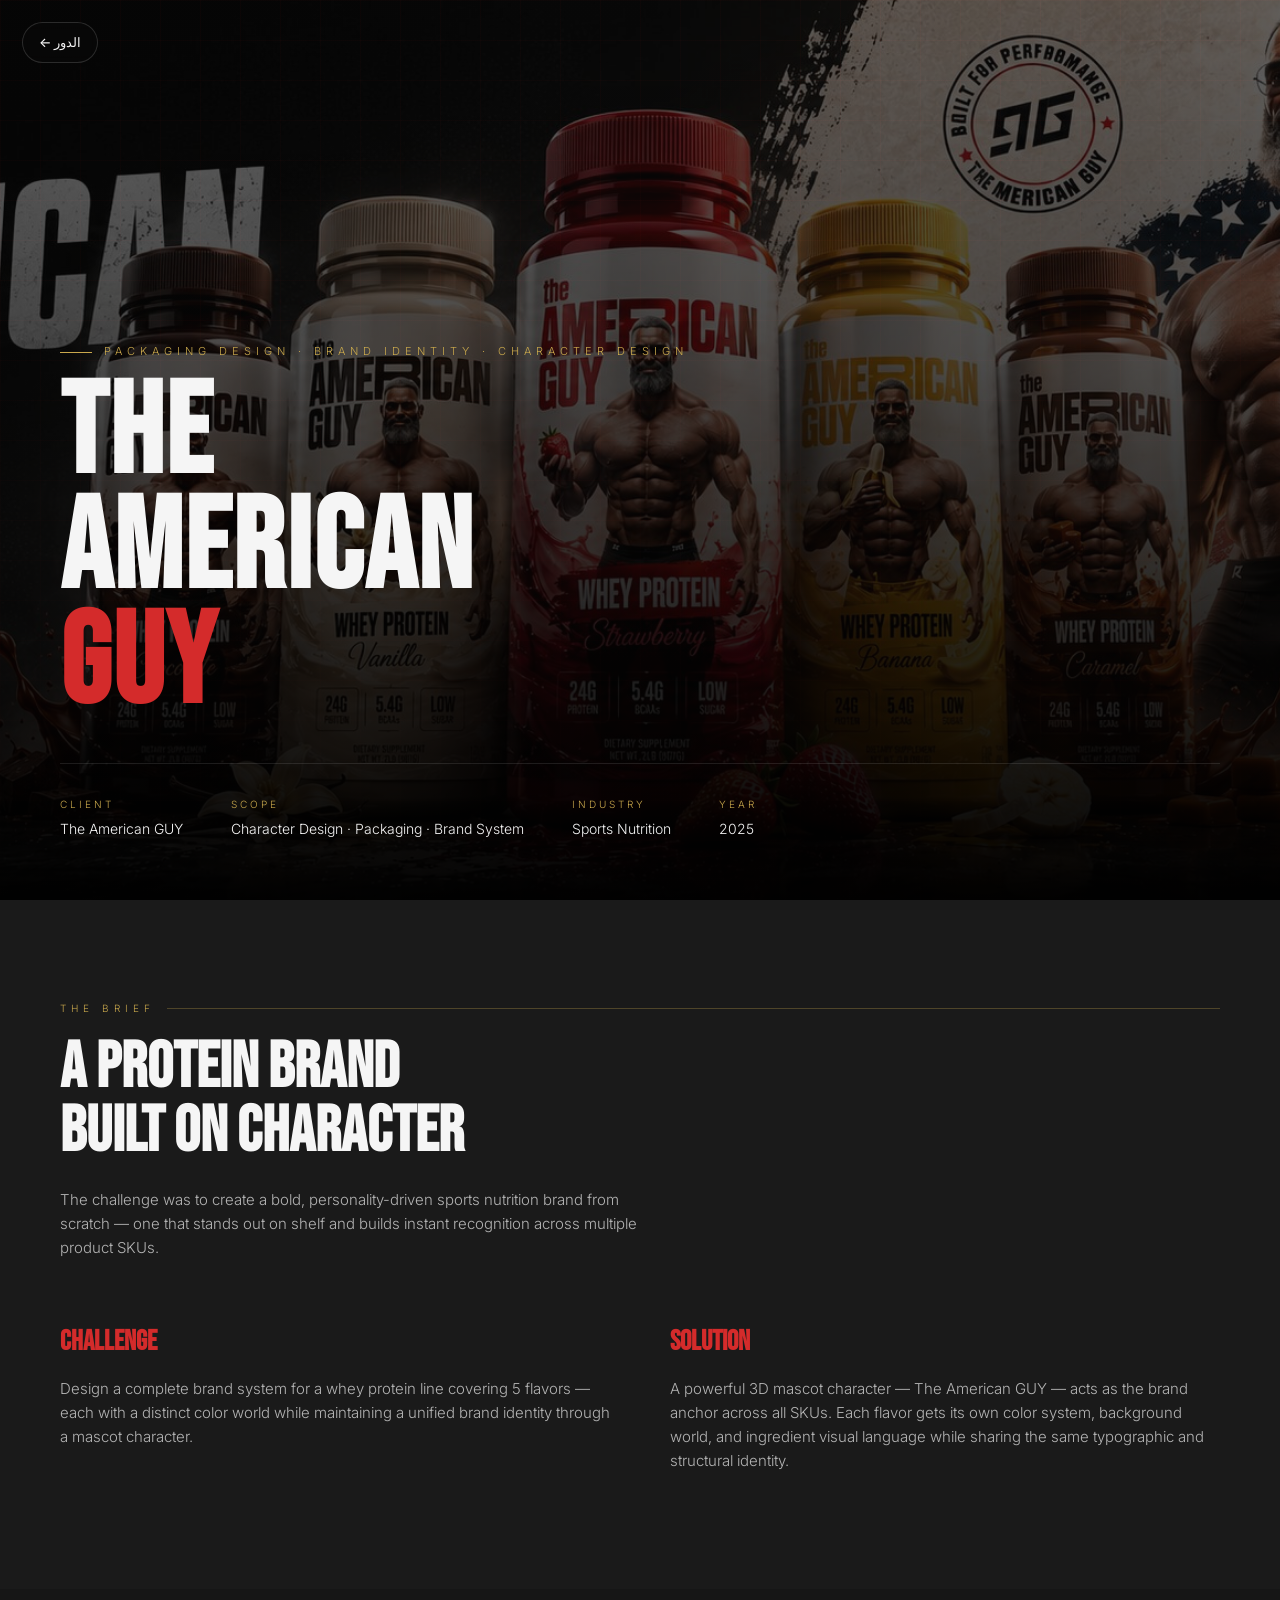
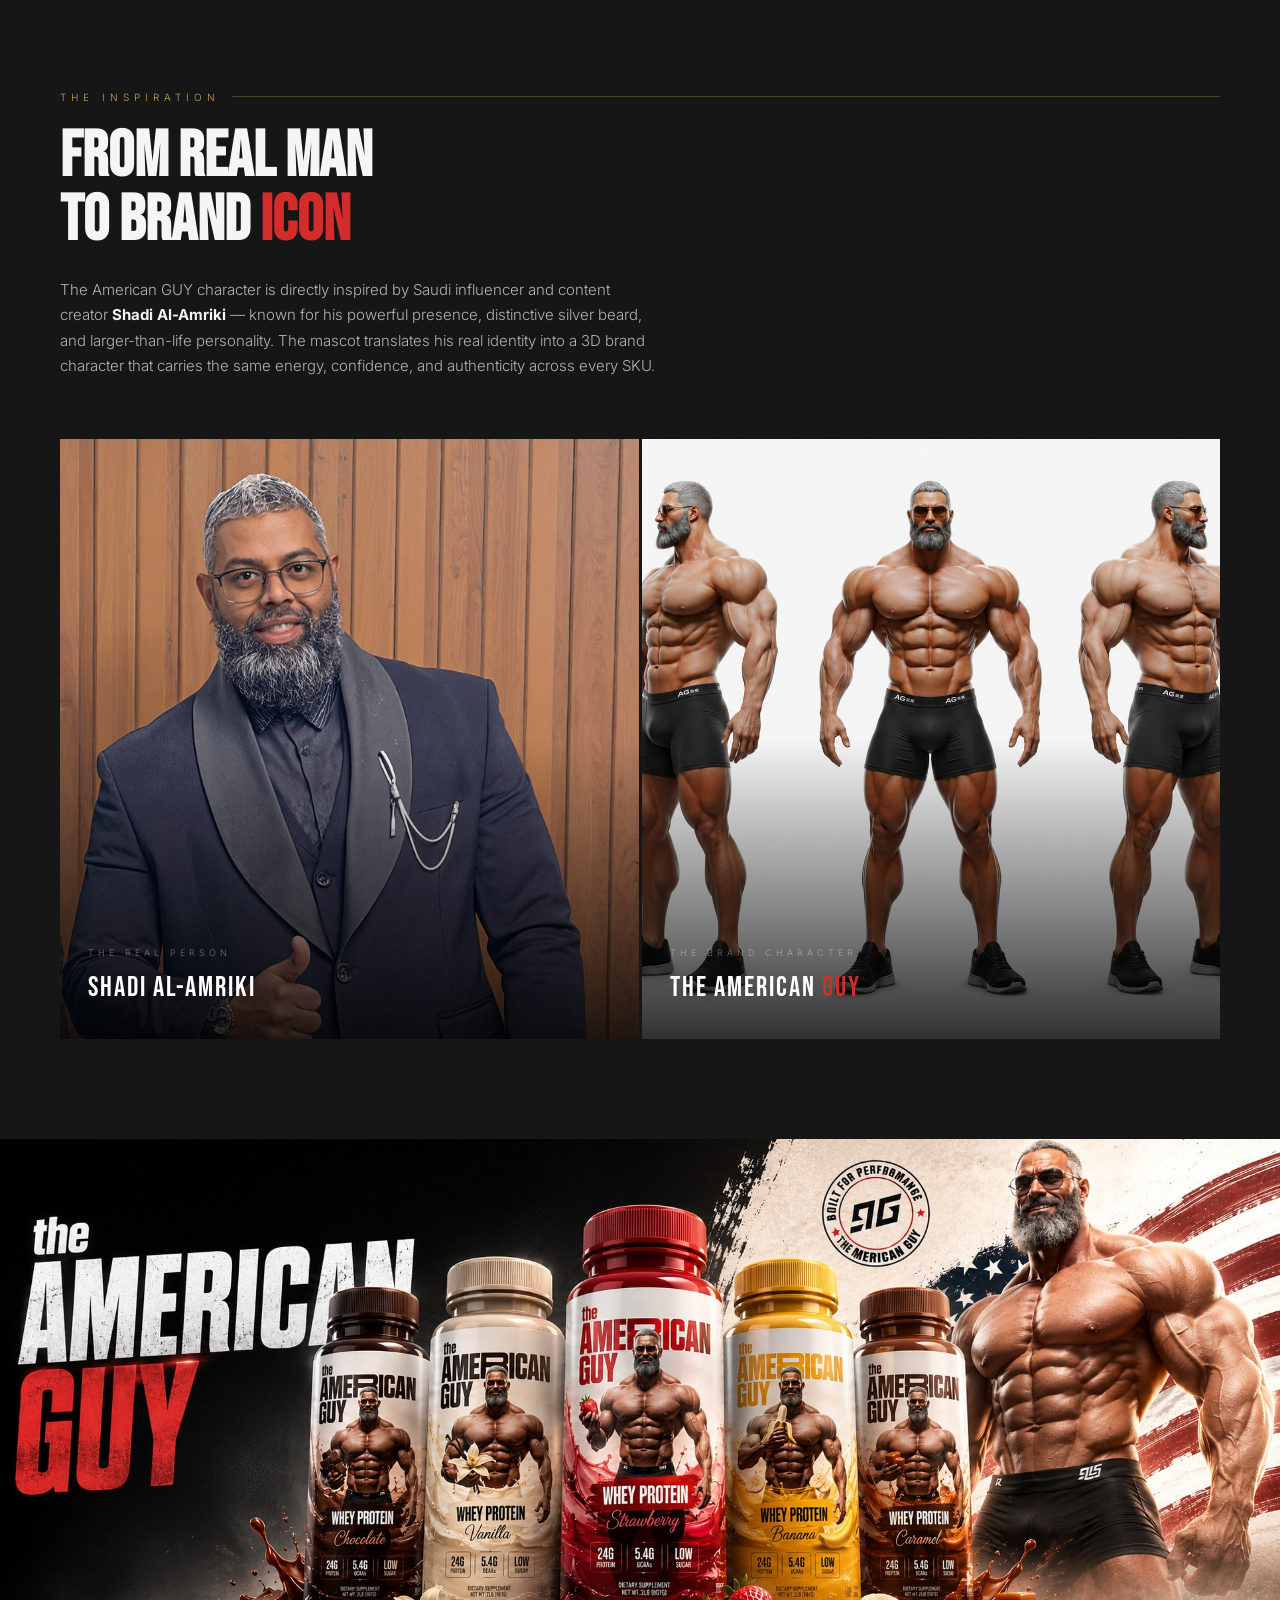
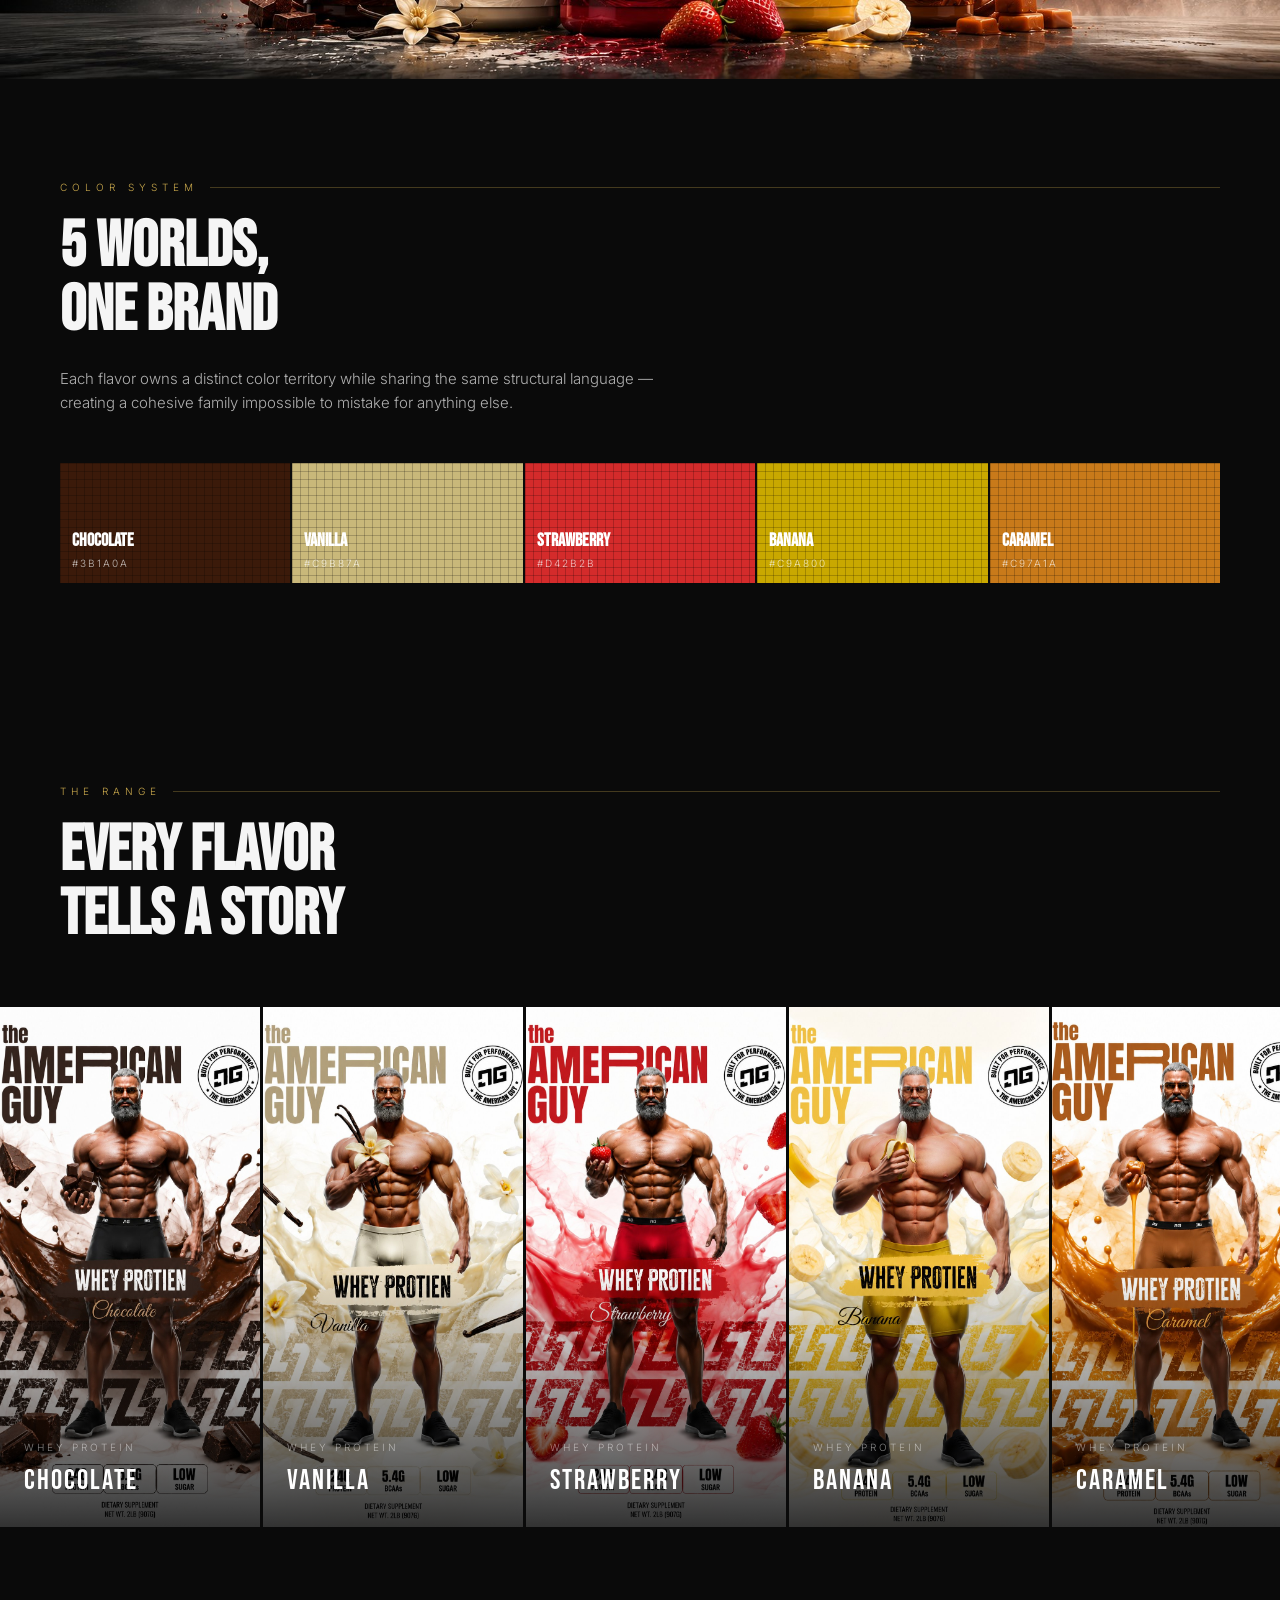
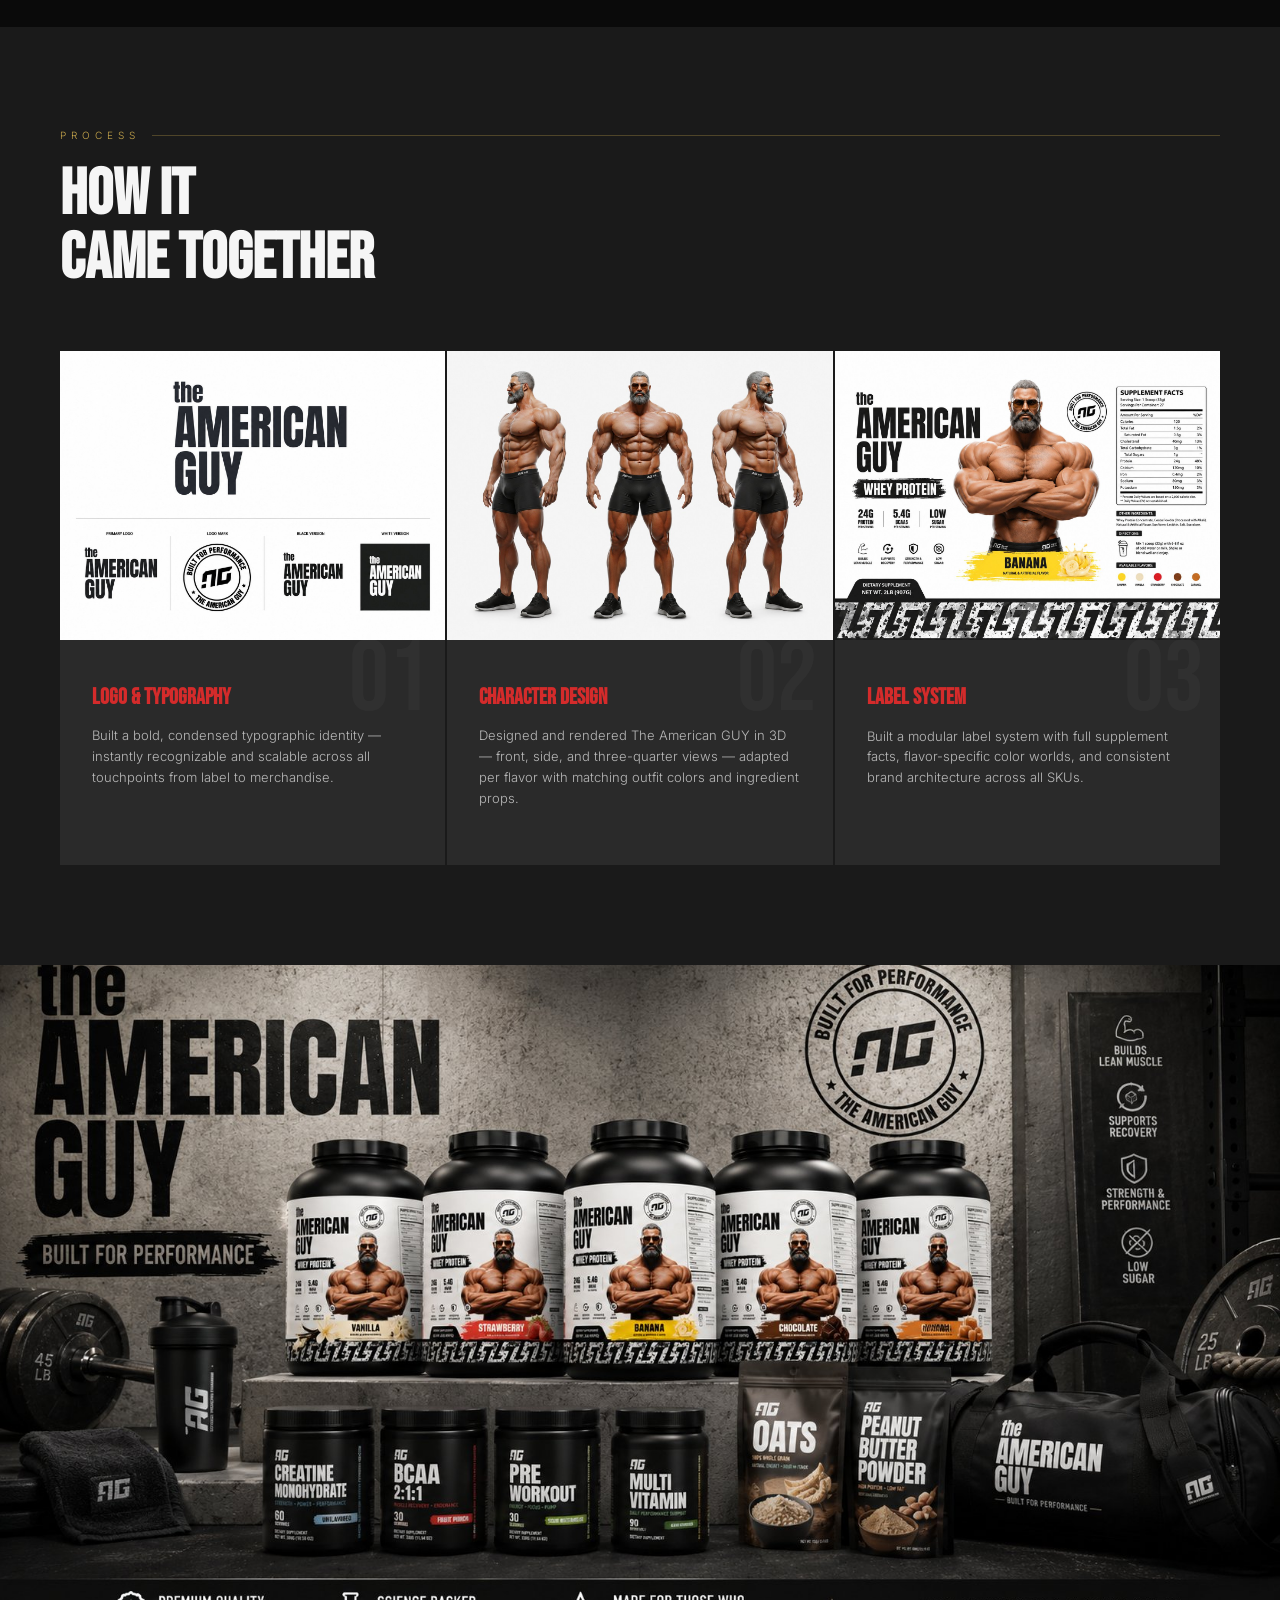
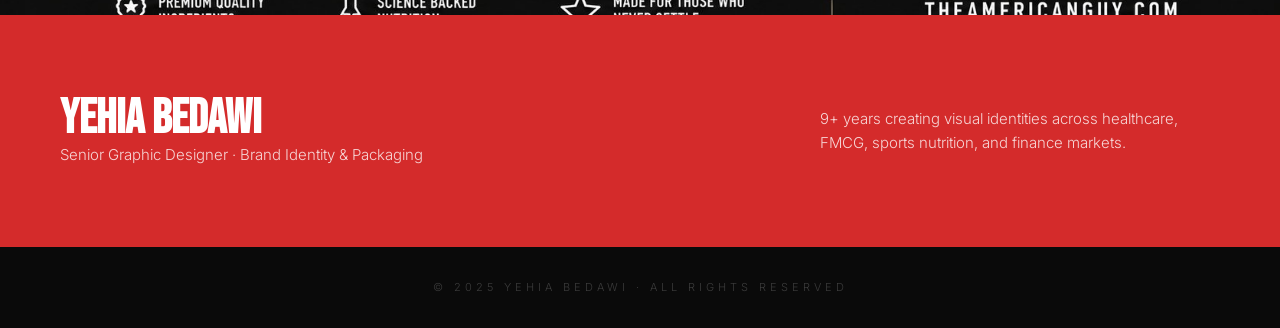
==== project.html @ de9285f1 "Add project.html case study, link portfolio identity card" ====
<!DOCTYPE html>
<!-- saved from url=(0058)file:///Users/mbp/Downloads/american_guy_case_study_2.html -->
<html lang="en"><head><meta http-equiv="Content-Type" content="text/html; charset=UTF-8">

<meta name="viewport" content="width=device-width, initial-scale=1.0">
<title>The American GUY — Case Study</title>
<link rel="preconnect" href="https://fonts.googleapis.com">
<link rel="preconnect" href="https://fonts.gstatic.com" crossorigin>
<link href="https://fonts.googleapis.com/css2?family=Bebas+Neue&family=Inter:wght@300;400;500;600;700&display=swap" rel="stylesheet">
<style>
  *, *::before, *::after { box-sizing: border-box; margin: 0; padding: 0; }
  :root {
    --black: #0A0A0A;
    --white: #F5F5F5;
    --red: #D42B2B;
    --gold: #C9A84C;
    --grey: #1A1A1A;
    --mid: #2A2A2A;
  }
  body { background: var(--black); color: var(--white); font-family: 'Inter', sans-serif; font-weight: 300; line-height: 1.6; }

  .pixel-bg {
    background-image: linear-gradient(rgba(201,168,76,0.04) 1px, transparent 1px), linear-gradient(90deg, rgba(201,168,76,0.04) 1px, transparent 1px);
    background-size: 20px 20px;
  }

  /* HERO */
  .hero {
    min-height: 100vh;
    display: flex; flex-direction: column; justify-content: flex-end;
    padding: 60px; position: relative; overflow: hidden; background: var(--black);
  }
  .hero::before {
    content: ''; position: absolute; inset: 0;
    background-image: linear-gradient(rgba(212,43,43,0.06) 1px, transparent 1px), linear-gradient(90deg, rgba(212,43,43,0.06) 1px, transparent 1px);
    background-size: 40px 40px;
  }
  .hero-cover {
    position: absolute; inset: 0;
    background: url('[data-uri]') center/cover no-repeat;
    opacity: 0.4;
  }
  .hero-overlay {
    position: absolute; inset: 0;
    background: linear-gradient(to top, rgba(0,0,0,0.95) 0%, rgba(0,0,0,0.3) 60%, rgba(0,0,0,0.1) 100%);
  }
  .hero-label {
    position: relative; font-size: 11px; letter-spacing: 5px; color: var(--gold);
    text-transform: uppercase; margin-bottom: 16px; display: flex; align-items: center; gap: 12px;
  }
  .hero-label::before { content: ''; display: inline-block; width: 32px; height: 1px; background: var(--gold); }
  .hero-title {
    position: relative; font-family: 'Bebas Neue', sans-serif;
    font-size: clamp(64px, 10vw, 140px); line-height: 0.9; letter-spacing: 2px;
  }
  .hero-title span { color: var(--red); }
  .hero-meta {
    position: relative; display: flex; gap: 48px; margin-top: 40px;
    padding-top: 32px; border-top: 1px solid rgba(255,255,255,0.1); flex-wrap: wrap;
  }
  .meta-item label { display: block; font-size: 10px; letter-spacing: 3px; color: var(--gold); text-transform: uppercase; margin-bottom: 6px; }
  .meta-item p { font-size: 14px; color: var(--white); max-width: none; margin: 0; }

  section { padding: 100px 60px; }
  .section-label {
    font-size: 10px; letter-spacing: 5px; color: var(--gold); text-transform: uppercase;
    margin-bottom: 20px; display: flex; align-items: center; gap: 12px;
  }
  .section-label::after { content: ''; flex: 1; height: 1px; background: rgba(201,168,76,0.3); }
  h2 { font-family: 'Bebas Neue', sans-serif; font-size: clamp(36px, 5vw, 72px); line-height: 1; margin-bottom: 24px; }
  p { font-size: 15px; color: rgba(245,245,245,0.7); max-width: 600px; margin-bottom: 16px; }

  /* BRIEF */
  .brief { background: var(--grey); }
  .brief-grid { display: grid; grid-template-columns: 1fr 1fr; gap: 60px; margin-top: 60px; }
  .brief-block h3 { font-family: 'Bebas Neue', sans-serif; font-size: 28px; color: var(--red); margin-bottom: 12px; }

  /* FULL IMAGES */
  .full-img { padding: 0; background: var(--black); }
  .full-img img { width: 100%; display: block; max-height: 650px; object-fit: cover; }

  /* COLOR SYSTEM */
  .colors { background: var(--black); }
  .color-row { display: flex; gap: 2px; margin-top: 48px; }
  .color-chip {
    flex: 1; height: 120px; display: flex; flex-direction: column;
    justify-content: flex-end; padding: 12px; position: relative; overflow: hidden;
  }
  .color-chip::before {
    content: ''; position: absolute; inset: 0;
    background-image: linear-gradient(rgba(0,0,0,0.2) 1px, transparent 1px), linear-gradient(90deg, rgba(0,0,0,0.2) 1px, transparent 1px);
    background-size: 8px 8px;
  }
  .color-chip span { position: relative; font-size: 10px; letter-spacing: 2px; color: rgba(255,255,255,0.7); text-transform: uppercase; display: block; }
  .color-chip strong { position: relative; font-family: 'Bebas Neue', sans-serif; font-size: 18px; color: white; display: block; }

  /* FLAVORS */
  .flavors { background: var(--black); padding: 100px 0; }
  .flavors-header { padding: 0 60px; margin-bottom: 60px; }
  .flavors-strip { display: flex; overflow-x: auto; scrollbar-width: none; gap: 3px; }
  .flavors-strip::-webkit-scrollbar { display: none; }
  .flavor-card {
    flex: 0 0 260px; height: 520px; position: relative;
    overflow: hidden; transition: flex 0.4s ease; cursor: pointer;
  }
  .flavor-card:hover { flex: 0 0 420px; }
  .flavor-card img { width: 100%; height: 100%; object-fit: cover; object-position: top; display: block; transition: transform 0.4s ease; }
  .flavor-card:hover img { transform: scale(1.05); }
  .flavor-overlay { position: absolute; inset: 0; background: linear-gradient(to top, rgba(0,0,0,0.8) 0%, transparent 50%); }
  .flavor-label { position: absolute; bottom: 24px; left: 24px; font-family: 'Bebas Neue', sans-serif; font-size: 28px; letter-spacing: 2px; color: white; }
  .flavor-tag { font-family: 'Inter', sans-serif; font-size: 10px; letter-spacing: 3px; color: rgba(255,255,255,0.5); text-transform: uppercase; display: block; margin-bottom: 4px; font-weight: 300; }

  /* PROCESS */
  .process { background: var(--grey); }
  .process-steps { display: grid; grid-template-columns: repeat(3, 1fr); gap: 2px; margin-top: 60px; }
  .step { background: var(--mid); overflow: hidden; }
  .step-content { padding: 40px 32px; position: relative; }
  .step-content::after { content: attr(data-n); position: absolute; top: -10px; right: 16px; font-family: 'Bebas Neue', sans-serif; font-size: 100px; color: rgba(255,255,255,0.03); line-height: 1; }
  .step h3 { font-family: 'Bebas Neue', sans-serif; font-size: 22px; color: var(--red); margin-bottom: 10px; }
  .step p { font-size: 13px; }
  .step img { width: 100%; display: block; aspect-ratio: 4/3; object-fit: cover; }

  /* FOOTER */
  .case-footer { background: var(--red); padding: 80px 60px; display: flex; align-items: center; justify-content: space-between; flex-wrap: wrap; gap: 32px; }
  .case-footer h2 { font-family: 'Bebas Neue', sans-serif; font-size: 48px; color: white; margin: 0; }
  .case-footer p { color: rgba(255,255,255,0.8); max-width: 400px; margin: 0; }
  .footer-credit { text-align: center; padding: 32px; background: var(--black); font-size: 11px; letter-spacing: 4px; color: rgba(255,255,255,0.2); text-transform: uppercase; }

  @media (max-width: 768px) {
    section { padding: 60px 24px; }
    .hero { padding: 40px 24px; }
    .brief-grid { grid-template-columns: 1fr; gap: 32px; }
    .process-steps { grid-template-columns: 1fr; }
    .flavors-header { padding: 0 24px; }
  }
</style>
<style>
.back-home{position:fixed; top:22px; left:22px; z-index:50; display:inline-flex; align-items:center; gap:8px; padding:9px 16px; background:rgba(10,10,10,0.55); backdrop-filter:blur(6px); border:1px solid rgba(255,255,255,0.15); border-radius:100px; color:#F5F5F5; font-family:'Inter',sans-serif; font-size:13px; font-weight:500; text-decoration:none; transition:border-color .2s ease, background .2s ease;}
.back-home:hover{border-color:#C9A84C; background:rgba(10,10,10,0.8);}
</style>
</head>
<body>
<a class="back-home" href="index.html">&#8592; الدور</a>


<!-- HERO -->
<section class="hero pixel-bg">
  <div class="hero-cover"></div>
  <div class="hero-overlay"></div>
  <div class="hero-label">Packaging Design · Brand Identity · Character Design</div>
  <h1 class="hero-title">THE<br>AMERICAN<br><span>GUY</span></h1>
  <div class="hero-meta">
    <div class="meta-item"><label>Client</label><p>The American GUY</p></div>
    <div class="meta-item"><label>Scope</label><p>Character Design · Packaging · Brand System</p></div>
    <div class="meta-item"><label>Industry</label><p>Sports Nutrition</p></div>
    <div class="meta-item"><label>Year</label><p>2025</p></div>
  </div>
</section>

<!-- BRIEF -->
<section class="brief">
  <div class="section-label">The Brief</div>
  <h2>A PROTEIN BRAND<br>BUILT ON CHARACTER</h2>
  <p>The challenge was to create a bold, personality-driven sports nutrition brand from scratch — one that stands out on shelf and builds instant recognition across multiple product SKUs.</p>
  <div class="brief-grid">
    <div class="brief-block">
      <h3>Challenge</h3>
      <p>Design a complete brand system for a whey protein line covering 5 flavors — each with a distinct color world while maintaining a unified brand identity through a mascot character.</p>
    </div>
    <div class="brief-block">
      <h3>Solution</h3>
      <p>A powerful 3D mascot character — The American GUY — acts as the brand anchor across all SKUs. Each flavor gets its own color system, background world, and ingredient visual language while sharing the same typographic and structural identity.</p>
    </div>
  </div>
</section>


<!-- INSPIRATION -->
<section style="background: #161616; padding: 100px 60px;">
  <div style="font-size: 10px; letter-spacing: 5px; color: #C9A84C; text-transform: uppercase; margin-bottom: 20px; display: flex; align-items: center; gap: 12px;">
    The Inspiration
    <span style="flex: 1; height: 1px; background: rgba(201,168,76,0.3);"></span>
  </div>
  <h2 style="font-family: &#39;Bebas Neue&#39;, sans-serif; font-size: clamp(36px, 5vw, 72px); line-height: 1; margin-bottom: 24px;">
    FROM REAL MAN<br>TO BRAND <span style="color: #D42B2B;">ICON</span>
  </h2>
  <p style="font-size: 15px; color: rgba(245,245,245,0.7); max-width: 600px; margin-bottom: 60px; line-height: 1.7;">
    The American GUY character is directly inspired by Saudi influencer and content creator
    <strong style="color: #F5F5F5;">Shadi Al-Amriki</strong> — known for his powerful presence, distinctive silver beard,
    and larger-than-life personality. The mascot translates his real identity into a 3D brand character
    that carries the same energy, confidence, and authenticity across every SKU.
  </p>

  <div style="display: grid; grid-template-columns: 1fr 1fr; gap: 3px;">

    <!-- Shadi real photo -->
    <div style="position: relative; overflow: hidden; background: #1A1A1A;">
      <img src="[data-uri]" style="width: 100%; height: 600px; object-fit: cover; object-position: top; display: block; filter: grayscale(20%);">
      <div style="position: absolute; inset: 0; background: linear-gradient(to top, rgba(0,0,0,0.8) 0%, transparent 50%);"></div>
      <div style="position: absolute; bottom: 28px; left: 28px;">
        <span style="font-size: 9px; letter-spacing: 4px; color: rgba(255,255,255,0.4); text-transform: uppercase; display: block; margin-bottom: 6px;">The Real Person</span>
        <span style="font-family: &#39;Bebas Neue&#39;, sans-serif; font-size: 28px; letter-spacing: 2px; color: white;">SHADI AL-AMRIKI</span>
      </div>
    </div>

    <!-- Mascot 3D -->
    <div style="position: relative; overflow: hidden; background: #0A0A0A;">
      <img src="[data-uri]" style="width: 100%; height: 600px; object-fit: cover; object-position: center; display: block;">
      <div style="position: absolute; inset: 0; background: linear-gradient(to top, rgba(0,0,0,0.8) 0%, transparent 50%);"></div>
      <div style="position: absolute; bottom: 28px; left: 28px;">
        <span style="font-size: 9px; letter-spacing: 4px; color: rgba(255,255,255,0.4); text-transform: uppercase; display: block; margin-bottom: 6px;">The Brand Character</span>
        <span style="font-family: &#39;Bebas Neue&#39;, sans-serif; font-size: 28px; letter-spacing: 2px; color: white;">THE AMERICAN <span style="color: #D42B2B;">GUY</span></span>
      </div>
    </div>

  </div>
</section>

<!-- FULL COVER -->
<div class="full-img">
  <img src="[data-uri]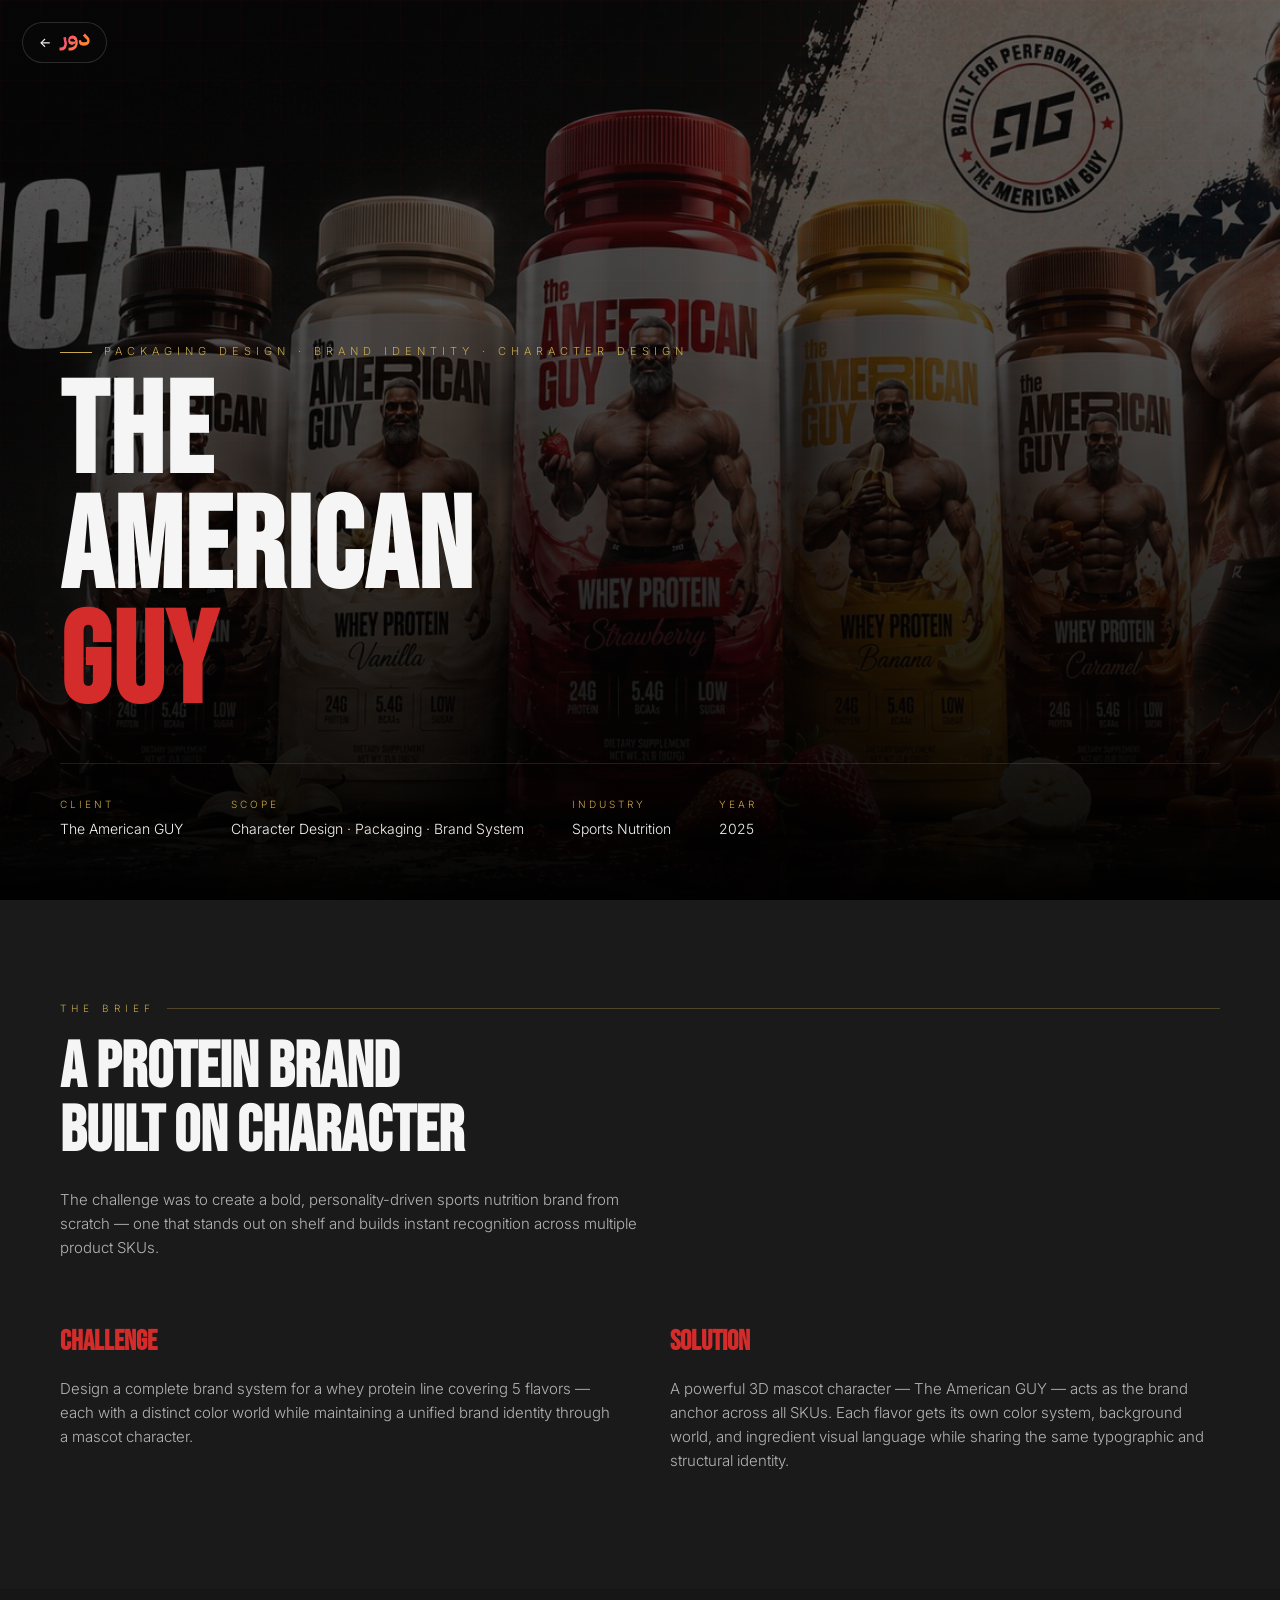
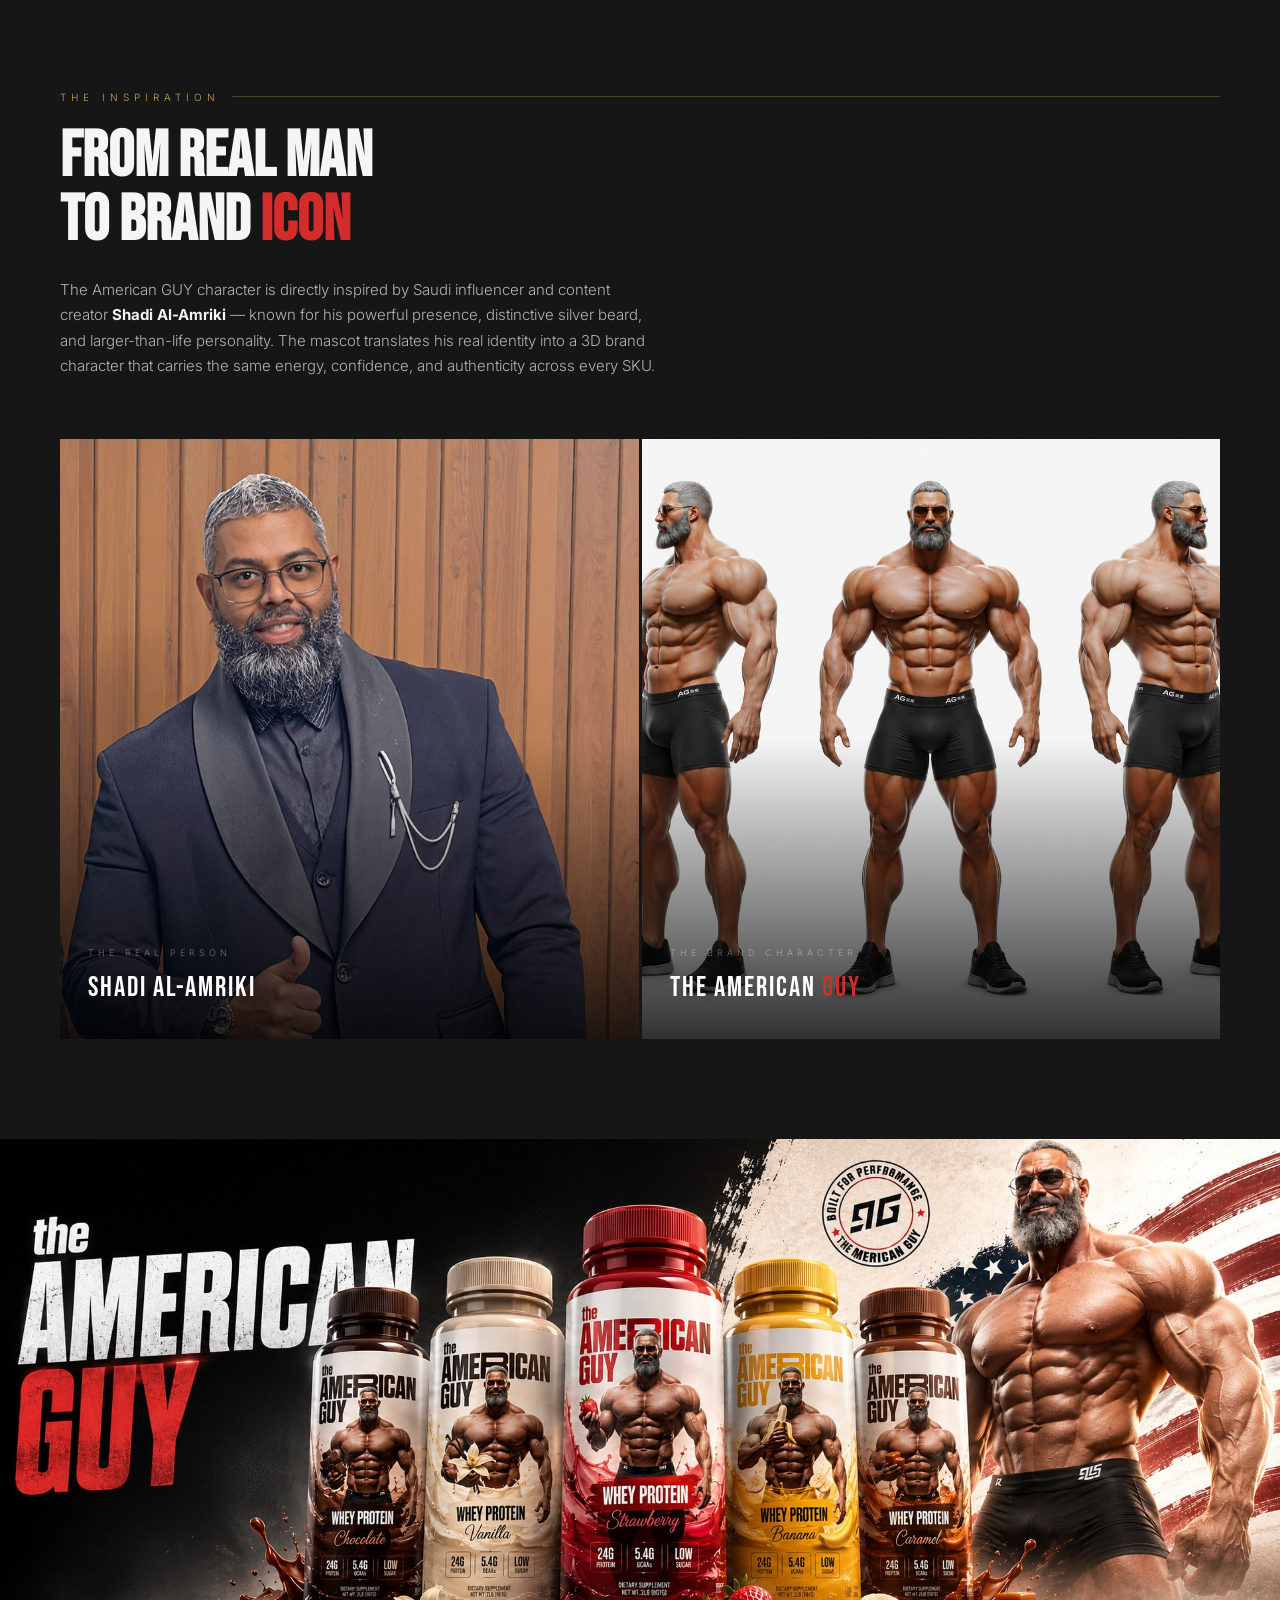
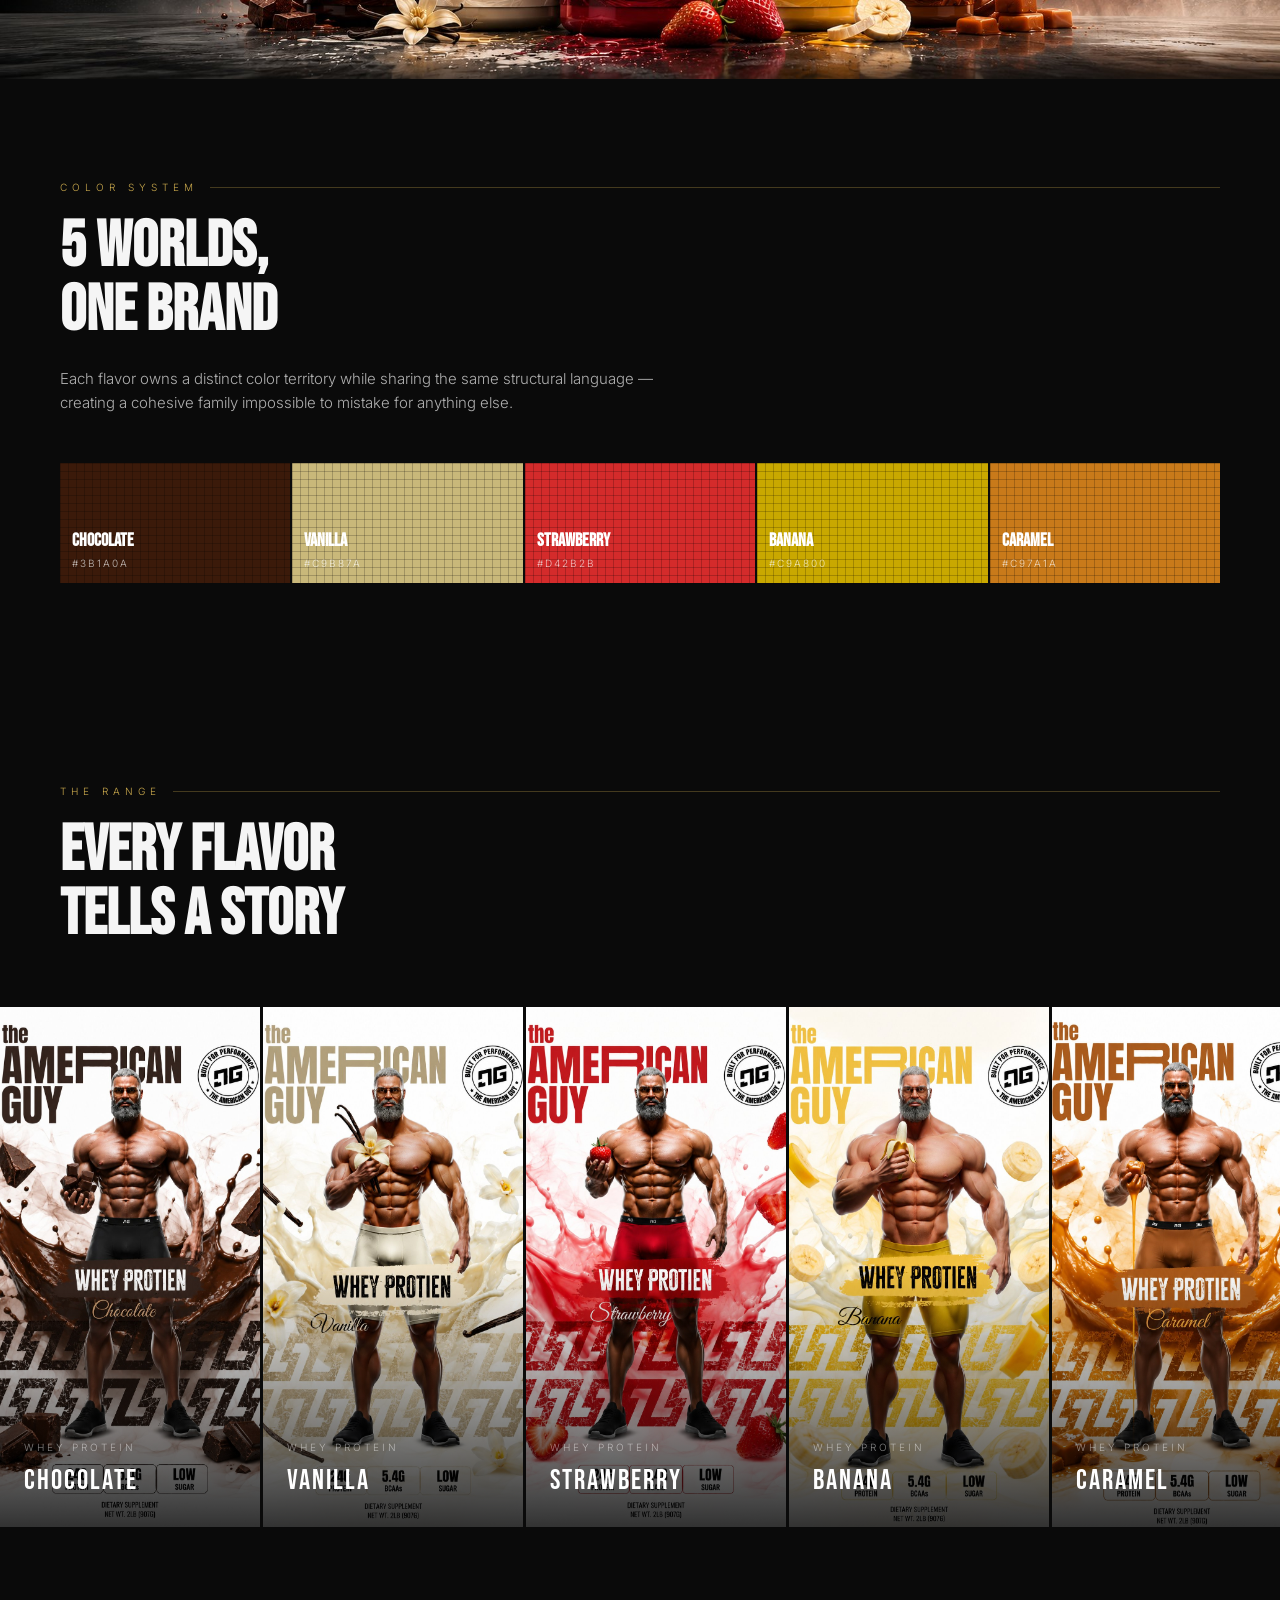
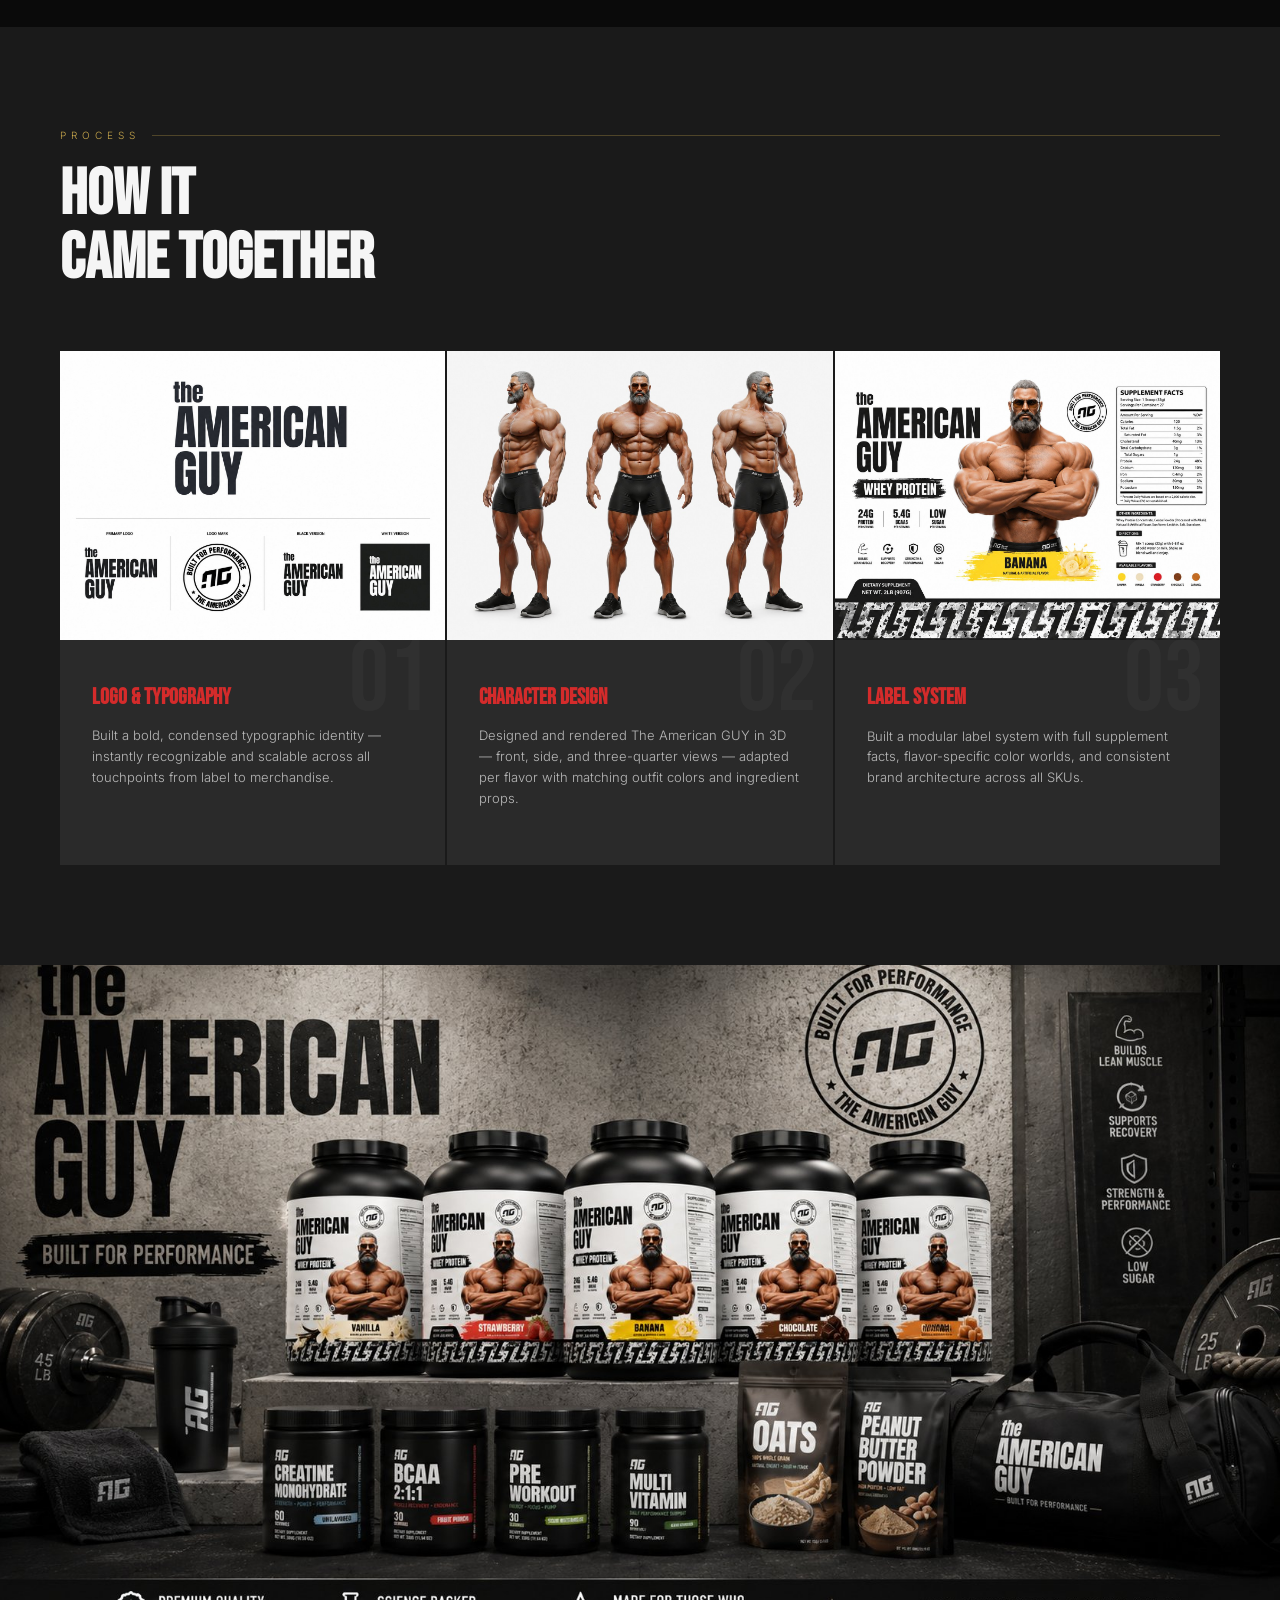
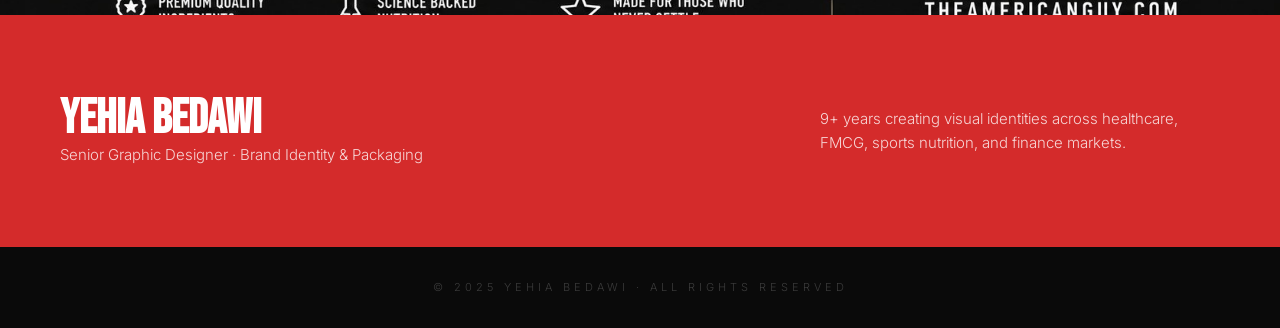
